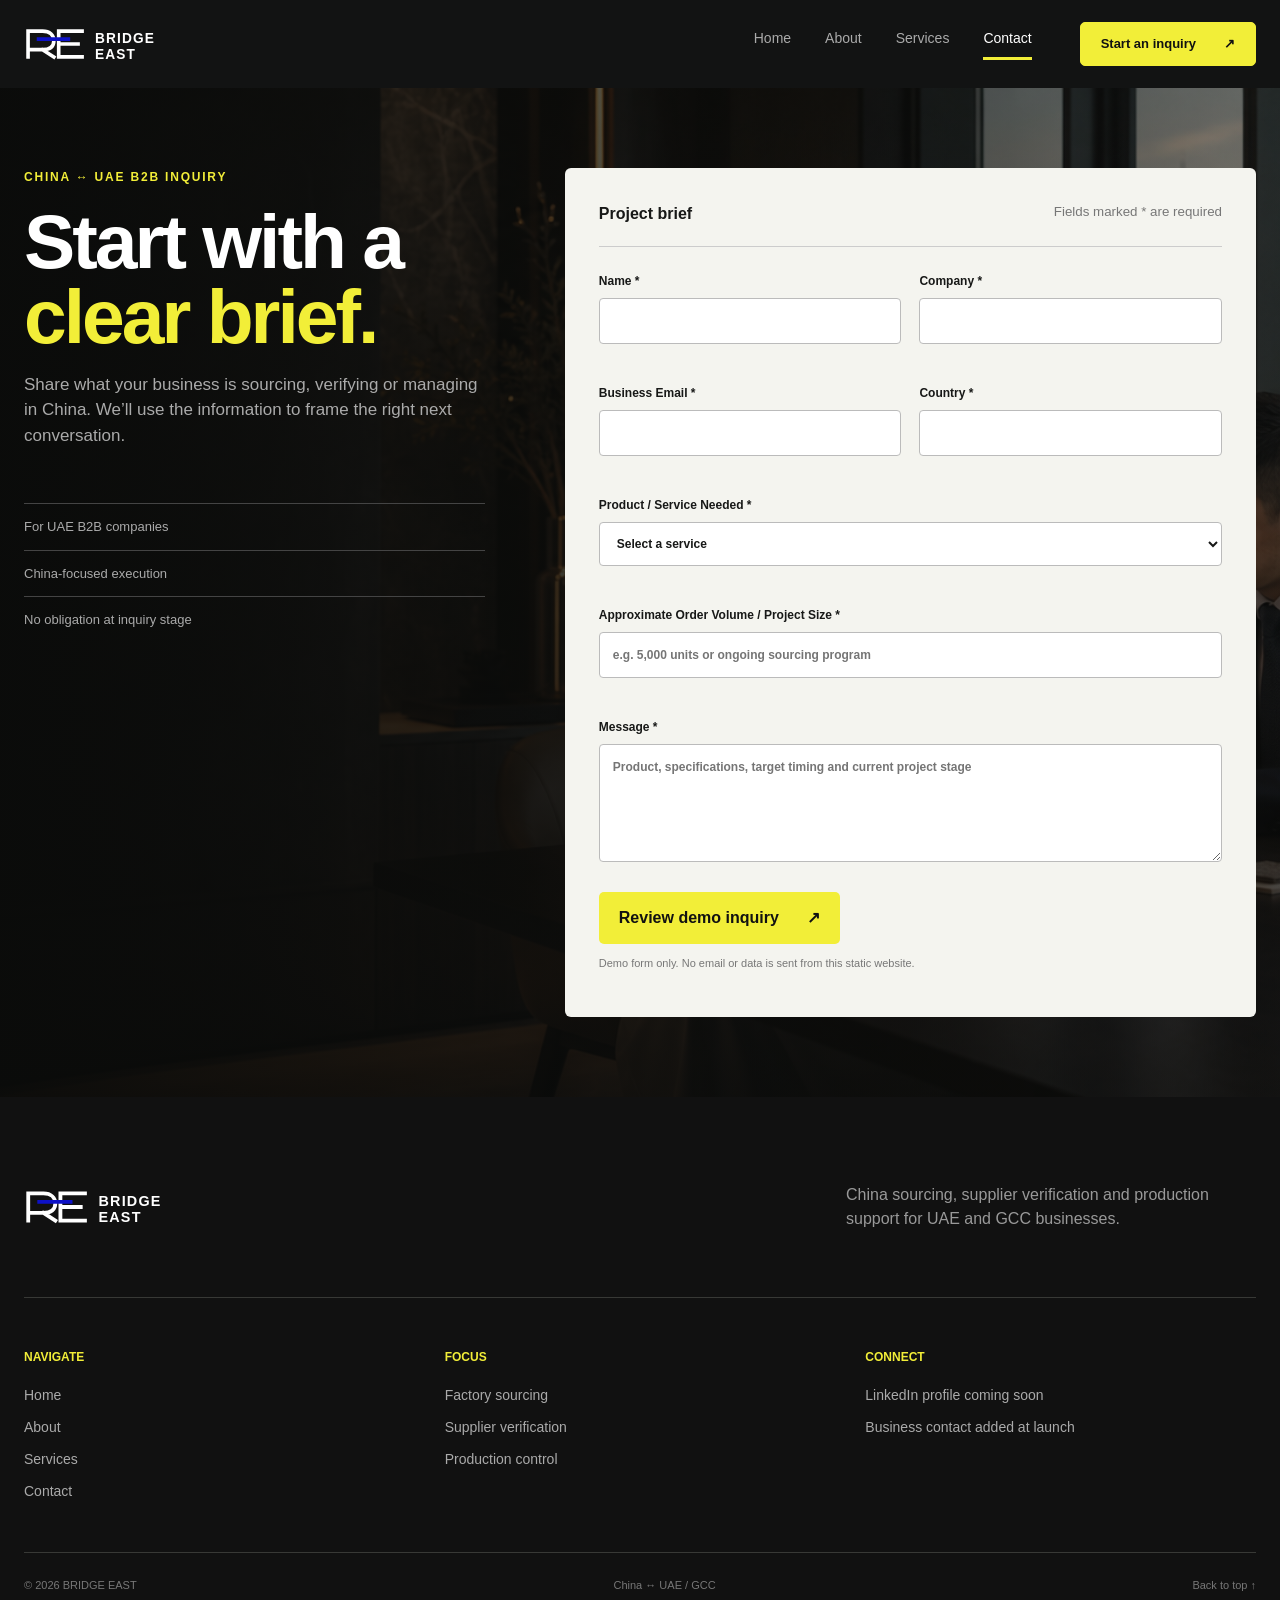
==== contact.html @ 829f275c "Publish Bridge East B2B website" ====
<!doctype html><html lang="en"><head><meta charset="utf-8"><meta name="viewport" content="width=device-width,initial-scale=1"><title>Start a China Sourcing Inquiry | Bridge East</title><meta name="description" content="Tell Bridge East about your China sourcing, supplier verification or production support requirement."><meta property="og:title" content="Contact Bridge East"><meta property="og:description" content="Start a B2B inquiry for China sourcing and supplier support."><meta property="og:type" content="website"><link rel="icon" href="assets/favicon.svg"><link rel="stylesheet" href="styles.css"></head><body><header class="header dark-header"><a class="logo" href="index.html"><img src="assets/logo.svg" alt="Bridge East"></a><nav class="nav"><a href="index.html">Home</a><a href="about.html">About</a><a href="services.html">Services</a><a class="active" href="contact.html">Contact</a></nav><a class="button button-small desktop-cta" href="contact.html">Start an inquiry <span>↗</span></a><button class="menu-toggle" aria-label="Open menu" aria-expanded="false"><span></span><span></span></button></header><main><section class="contact-hero"><img class="contact-hero-image" src="assets/contact-hero.png" alt="Emirati executive and Chinese sourcing advisor discussing a product brief in Dubai"><div class="contact-hero-shade"></div><div class="contact-copy"><p class="kicker light">China ↔ UAE B2B inquiry</p><h1>Start with a<br><em>clear brief.</em></h1><p>Share what your business is sourcing, verifying or managing in China. We’ll use the information to frame the right next conversation.</p><div class="contact-notes"><span>For UAE B2B companies</span><span>China-focused execution</span><span>No obligation at inquiry stage</span></div></div><form id="inquiry-form" novalidate><div class="form-head"><span>Project brief</span><small>Fields marked * are required</small></div><div class="form-grid"><label>Name *<input name="name" autocomplete="name" required><small class="error"></small></label><label>Company *<input name="company" autocomplete="organization" required><small class="error"></small></label><label>Business Email *<input name="email" type="email" autocomplete="email" required><small class="error"></small></label><label>Country *<input name="country" autocomplete="country-name" required><small class="error"></small></label><label class="full">Product / Service Needed *<select name="service" required><option value="">Select a service</option><option>Supplier & Factory Sourcing</option><option>Supplier Verification</option><option>Negotiation Support</option><option>Production Monitoring</option><option>Quality Inspection</option><option>Logistics Coordination</option><option>China Business Representation</option><option>Multiple services / Not sure</option></select><small class="error"></small></label><label class="full">Approximate Order Volume / Project Size *<input name="volume" placeholder="e.g. 5,000 units or ongoing sourcing program" required><small class="error"></small></label><label class="full">Message *<textarea name="message" rows="5" placeholder="Product, specifications, target timing and current project stage" required minlength="20"></textarea><small class="error"></small></label></div><button class="button submit-button" type="submit">Review demo inquiry <span>↗</span></button><p class="form-disclaimer">Demo form only. No email or data is sent from this static website.</p><div class="success" role="status" tabindex="-1"><b>Brief validated successfully.</b><p>This is the local demo success state. Connect the form to your approved CRM or email service before production launch.</p><button type="button" class="reset-form">Edit inquiry</button></div></form></section></main><footer class="footer"><div class="footer-top"><img src="assets/logo.svg" alt="Bridge East"><p>China sourcing, supplier verification and production support for UAE and GCC businesses.</p></div><div class="footer-links"><div><b>Navigate</b><a href="index.html">Home</a><a href="about.html">About</a><a href="services.html">Services</a><a href="contact.html">Contact</a></div><div><b>Focus</b><a href="services.html#sourcing">Factory sourcing</a><a href="services.html#verification">Supplier verification</a><a href="services.html#production">Production control</a></div><div><b>Connect</b><span>LinkedIn profile coming soon</span><span>Business contact added at launch</span></div></div><div class="footer-bottom"><span>© <span data-year></span> BRIDGE EAST</span><span>China ↔ UAE / GCC</span><a href="#">Back to top ↑</a></div></footer><script src="script.js"></script></body></html>
---- styles.css ----
:root{--ink:#171817;--paper:#f5f5f0;--white:#fff;--acid:#f2ee38;--muted:#9a9a94;--line:#3a3b38;--violet:#d3b9fa;--green:#cfe9c9;--max:1240px}*{box-sizing:border-box}html{scroll-behavior:smooth}body{margin:0;background:var(--paper);color:var(--ink);font-family:Arial,"Helvetica Neue",sans-serif;line-height:1.5;overflow-x:hidden}a{color:inherit;text-decoration:none}img{display:block;max-width:100%}button,input,select,textarea{font:inherit}.header{height:88px;padding:0 max(24px,calc((100vw - var(--max))/2));display:flex;align-items:center;gap:48px;background:#121313;color:#fff;position:relative;z-index:20}.logo{width:200px;color:#fff}.logo img{width:100%}.nav{display:flex;gap:34px;margin-left:auto}.nav a{font-size:14px;color:#aaa;transition:.2s}.nav a:hover,.nav a.active{color:#fff}.nav a.active:after{content:"";display:block;height:3px;background:var(--acid);margin-top:8px}.button{min-height:52px;padding:0 20px;display:inline-flex;align-items:center;justify-content:space-between;gap:28px;background:var(--acid);color:#111;border:1px solid var(--acid);border-radius:5px;font-weight:800;cursor:pointer;transition:.2s}.button:hover{background:#fff;border-color:#fff;transform:translateY(-2px)}.button-small{min-height:44px;font-size:13px}.menu-toggle{display:none;background:none;border:0;width:44px;height:44px;padding:10px}.menu-toggle span{display:block;height:2px;background:white;margin:7px 0}.hero{height:min(820px,calc(100vh - 88px));min-height:680px;position:relative;color:#fff}.hero-image,.hero-shade{position:absolute;inset:0;width:100%;height:100%;object-fit:cover}.hero-shade{background:linear-gradient(90deg,rgba(8,9,9,.96) 0%,rgba(8,9,9,.78) 37%,rgba(8,9,9,.12) 74%),linear-gradient(0deg,rgba(8,9,9,.78),transparent 50%)}.hero-content{position:relative;z-index:2;width:min(var(--max),calc(100% - 48px));margin:auto;padding-top:clamp(90px,14vh,150px)}.kicker{margin:0 0 18px;color:#6e6e68;font-size:12px;font-weight:800;text-transform:uppercase;letter-spacing:1.8px}.kicker.light{color:var(--acid)}h1,h2,h3,p{letter-spacing:0}h1{max-width:900px;margin:0;font-size:clamp(54px,6.3vw,96px);line-height:.98;letter-spacing:-3px}h1 em,h2 em{font-style:normal;color:var(--acid)}.hero-content>p:not(.kicker){max-width:610px;margin:28px 0;color:#c5c5c0;font-size:18px}.hero-actions{display:flex;align-items:center;gap:30px}.text-link{font-weight:700;border-bottom:1px solid #888;padding-bottom:5px}.text-link.light{color:white}.text-link span{margin-left:12px}.hero-proof{position:absolute;z-index:2;bottom:0;right:0;display:flex;background:rgba(20,21,20,.88);backdrop-filter:blur(10px)}.hero-proof span{padding:22px 28px;border-left:1px solid #444;font-size:12px;color:#c8c8c2}.section{padding:110px max(24px,calc((100vw - var(--max))/2))}.intro-band{display:grid;grid-template-columns:1fr 1fr;gap:80px;align-items:end}.section h2,.corridor h2,.final-cta h2{font-size:clamp(40px,5vw,68px);line-height:1.02;margin:0;letter-spacing:-2px}.lead-copy{max-width:560px}.lead-copy p,.editorial p,.section-note{font-size:18px;color:#62635f}.dark-section{background:var(--ink);color:white}.section-head{display:flex;justify-content:space-between;align-items:end;gap:30px;margin-bottom:56px}.service-grid{display:grid;grid-template-columns:repeat(3,1fr);gap:14px}.service-card{min-height:390px;padding:28px;display:flex;flex-direction:column;border:1px solid var(--line);border-radius:6px;background:#20211f;transition:.25s}.service-card.accent{background:var(--violet);color:#151515}.service-card:hover{transform:translateY(-6px);border-color:#777}.service-card>span{font-size:13px}.service-card h3{margin:auto 0 18px;font-size:30px;line-height:1.15}.service-card p{color:#aaa}.service-card.accent p{color:#3b3345}.service-card b{margin-top:24px;font-size:13px}.reason-section{display:grid;grid-template-columns:1fr 1.1fr;gap:100px}.reason-title{position:sticky;top:40px;align-self:start}.reason-list article{display:grid;grid-template-columns:50px 1fr;gap:20px;padding:32px 0;border-top:1px solid #ccc}.reason-list h3{font-size:24px;margin:0 0 8px}.reason-list p{margin:0;color:#666}.reason-list span{font-size:12px;color:#777}.process{background:#e9e9e3}.section-note{max-width:380px}.process-grid{list-style:none;margin:0;padding:0;display:grid;grid-template-columns:repeat(4,1fr);border-top:1px solid #b8b8b3}.process-grid li{padding:30px 28px 10px 0;border-right:1px solid #b8b8b3;min-height:270px}.process-grid li+li{padding-left:28px}.process-grid b{color:#888}.process-grid h3{font-size:25px;margin:70px 0 10px}.process-grid p{color:#666;font-size:14px}.corridor{min-height:580px;padding:100px max(24px,calc((100vw - var(--max))/2));display:grid;grid-template-columns:1.2fr .8fr;align-items:end;gap:80px;background:#111;color:#fff;position:relative;overflow:hidden}.corridor:after{content:"";position:absolute;width:55vw;height:55vw;border:1px solid #4a4a47;border-radius:50%;right:-20vw;top:-22vw;box-shadow:0 0 0 9vw #111,0 0 0 calc(9vw + 1px) #333,0 0 0 18vw #111,0 0 0 calc(18vw + 1px) #292a28}.corridor>div{position:relative;z-index:2}.corridor p:not(.kicker){color:#aaa;font-size:18px}.route{display:flex;align-items:center;gap:15px;margin-top:50px;font-size:12px;font-weight:800}.route i{height:2px;background:var(--acid);flex:1;position:relative}.route i:after{content:"";position:absolute;right:0;top:-4px;width:10px;height:10px;border-radius:50%;background:var(--acid)}.quality{display:grid;grid-template-columns:1fr 1fr;gap:14px;background:#111}.quality-panel{background:var(--violet);padding:48px;border-radius:6px;color:#171817}.quality-panel .kicker{color:#564773}.quality-panel p{max-width:520px}.button-light{background:#171817;border-color:#171817;color:#fff;margin-top:20px}.quality-grid{display:grid;grid-template-columns:1fr 1fr;gap:14px}.quality-grid article{background:#222321;color:#fff;padding:28px;border:1px solid #373835;border-radius:6px}.quality-grid span{font-size:12px;color:var(--acid)}.quality-grid h3{margin-top:70px}.quality-grid p{color:#999;font-size:14px}.trust{text-align:center;max-width:1000px;margin:auto}.trust>p:last-child{max-width:740px;margin:28px auto 0;color:#666;font-size:18px}.final-cta{padding:100px max(24px,calc((100vw - var(--max))/2));background:var(--ink);color:white}.final-cta .button{margin-top:38px}.footer{padding:70px max(24px,calc((100vw - var(--max))/2)) 25px;background:#111;color:#fff}.footer-top{display:flex;justify-content:space-between;padding-bottom:50px;border-bottom:1px solid #383936}.footer-top img{width:210px}.footer-top p{max-width:410px;color:#999}.footer-links{display:grid;grid-template-columns:repeat(3,1fr);gap:30px;padding:50px 0}.footer-links>div{display:flex;flex-direction:column;gap:11px}.footer-links b{font-size:12px;color:var(--acid);text-transform:uppercase;margin-bottom:8px}.footer-links a,.footer-links span{color:#aaa;font-size:14px}.footer-links a:hover{color:white}.footer-bottom{display:flex;justify-content:space-between;border-top:1px solid #383936;padding-top:24px;color:#777;font-size:11px}.page-hero{padding:120px max(24px,calc((100vw - var(--max))/2));background:#171817;color:white}.page-hero>p:last-child{font-size:19px;color:#aaa;max-width:620px;margin-top:30px}.editorial{display:grid;grid-template-columns:.8fr 1.2fr;gap:100px}.editorial .big-copy{font-size:28px;color:#171817;line-height:1.35}.value-grid{display:grid;grid-template-columns:repeat(4,1fr);gap:14px}.value-grid article{border-top:1px solid #555;padding-top:24px}.value-grid b{color:var(--acid);font-size:12px}.value-grid h3{font-size:23px;margin-top:70px}.value-grid p{color:#999;font-size:14px}.work-split{display:grid;grid-template-columns:1fr 1fr;gap:80px}.stack-list{display:flex;flex-direction:column}.stack-list span{padding:20px 0;border-top:1px solid #c6c6c0;font-weight:700}.service-list{padding-top:40px}.service-list article{scroll-margin-top:20px;display:grid;grid-template-columns:70px 1fr 1fr;gap:30px;padding:65px 0;border-bottom:1px solid #c7c7c2}.service-list article>span{font-size:12px;color:#777}.service-list h2{font-size:38px}.service-list article>div:last-child>p:first-child{font-size:17px;color:#555;margin-top:0}.benefit{padding:18px;border-left:3px solid var(--acid);background:#e9e9e3;font-size:14px}.benefit b{display:block;margin-bottom:5px}.contact-hero{min-height:calc(100vh - 88px);padding:80px max(24px,calc((100vw - var(--max))/2));background:#171817;color:#fff;display:grid;grid-template-columns:.8fr 1.2fr;gap:80px}.contact-hero h1{font-size:clamp(52px,6vw,82px)}.contact-hero>div>p:not(.kicker){max-width:470px;color:#aaa;font-size:17px}.contact-notes{display:flex;flex-direction:column;margin-top:55px}.contact-notes span{border-top:1px solid #444;padding:13px 0;color:#aaa;font-size:13px}form{background:#f4f4ef;color:#171817;padding:34px;border-radius:6px}.form-head{display:flex;justify-content:space-between;border-bottom:1px solid #ccc;padding-bottom:20px;margin-bottom:25px;font-weight:800}.form-head small{font-weight:400;color:#777}.form-grid{display:grid;grid-template-columns:1fr 1fr;gap:18px}.form-grid label{font-size:12px;font-weight:700}.form-grid .full{grid-column:1/-1}.form-grid input,.form-grid select,.form-grid textarea{display:block;width:100%;margin-top:8px;border:1px solid #bbb;background:#fff;border-radius:4px;padding:13px;color:#171817;outline:none}.form-grid textarea{resize:vertical}.form-grid input:focus,.form-grid select:focus,.form-grid textarea:focus{border-color:#171817;box-shadow:0 0 0 3px rgba(242,238,56,.6)}.form-grid [aria-invalid=true]{border-color:#b62e28}.error{display:block;min-height:18px;color:#b62e28;margin-top:4px;font-weight:500}.submit-button{border:0;margin-top:8px}.form-disclaimer{color:#777;font-size:11px}.success{display:none;background:var(--green);padding:24px;border-radius:4px;margin-top:20px}.success.show{display:block}.success b{font-size:20px}.success p{font-size:13px}.reset-form{border:0;background:transparent;text-decoration:underline;cursor:pointer;padding:0;font-weight:700}:focus-visible{outline:3px solid var(--acid);outline-offset:4px}
.header .logo img,.footer img{filter:invert(1)}
@media(max-width:900px){.header{padding:0 20px}.nav{display:none;position:absolute;top:88px;left:0;right:0;background:#171817;padding:25px 20px;flex-direction:column;gap:20px}.nav.open{display:flex}.desktop-cta{display:none}.menu-toggle{display:block;margin-left:auto}.hero{min-height:720px}.hero-content{padding-top:90px}.hero-proof{left:0;right:0;overflow:auto}.intro-band,.reason-section,.corridor,.editorial,.work-split,.contact-hero{grid-template-columns:1fr}.service-grid{grid-template-columns:1fr}.service-card{min-height:280px}.process-grid,.value-grid{grid-template-columns:1fr 1fr}.quality{grid-template-columns:1fr}.reason-title{position:static}.service-list article{grid-template-columns:50px 1fr}.service-list article>div:last-child{grid-column:2}.contact-hero{gap:40px}.footer-links{grid-template-columns:repeat(2,1fr)}}
@media(max-width:560px){.header{height:76px}.logo{width:165px}.nav{top:76px}h1{font-size:48px;letter-spacing:-1.5px}.hero{height:760px}.hero-content{width:calc(100% - 32px);padding-top:70px}.hero-shade{background:linear-gradient(180deg,rgba(8,9,9,.92),rgba(8,9,9,.55) 70%,rgba(8,9,9,.9))}.hero-actions{align-items:flex-start;flex-direction:column}.hero-proof span{min-width:170px;padding:18px}.section{padding:72px 16px}.section h2,.corridor h2,.final-cta h2{font-size:39px;letter-spacing:-1px}.intro-band,.reason-section,.editorial,.work-split{gap:42px}.section-head{align-items:flex-start;flex-direction:column}.process-grid,.value-grid,.quality-grid{grid-template-columns:1fr}.process-grid li,.process-grid li+li{padding:24px 0;border-right:0;border-bottom:1px solid #bbb;min-height:auto}.process-grid h3{margin-top:35px}.corridor{padding:72px 16px;grid-template-columns:1fr;gap:50px}.quality-panel{padding:28px}.footer{padding:55px 16px 20px}.footer-top{flex-direction:column;gap:25px}.footer-links{grid-template-columns:1fr}.footer-bottom{flex-direction:column;gap:8px}.page-hero{padding:80px 16px}.service-list article{grid-template-columns:35px 1fr;padding:45px 0}.service-list h2{font-size:29px}.contact-hero{padding:60px 16px;grid-template-columns:1fr}.form-grid{grid-template-columns:1fr}.form-grid .full{grid-column:auto}form{padding:22px 16px}.form-head{flex-direction:column;gap:5px}}
@media(prefers-reduced-motion:reduce){*{scroll-behavior:auto!important;transition:none!important}}
.visual-page-hero{height:620px;position:relative;display:flex;align-items:center;overflow:hidden;padding-top:70px;padding-bottom:70px}.visual-page-hero>img,.page-hero-shade{position:absolute;inset:0;width:100%;height:100%;object-fit:cover}.page-hero-shade{background:linear-gradient(90deg,rgba(8,9,9,.96),rgba(8,9,9,.75) 43%,rgba(8,9,9,.08) 76%),linear-gradient(0deg,rgba(8,9,9,.5),transparent)}.page-hero-copy{position:relative;z-index:2;width:min(var(--max),100%);margin:0 auto}.page-hero-copy>p:last-child{font-size:19px;color:#aaa;max-width:620px;margin-top:30px}.page-hero-copy h1{font-size:clamp(52px,5.7vw,84px);max-width:820px}.contact-hero{position:relative;overflow:hidden}.contact-hero-image,.contact-hero-shade{position:absolute;inset:0;width:100%;height:100%;object-fit:cover}.contact-hero-shade{background:linear-gradient(90deg,rgba(10,11,10,.94),rgba(10,11,10,.72) 45%,rgba(10,11,10,.38)),linear-gradient(0deg,rgba(10,11,10,.6),transparent)}.contact-copy,.contact-hero form{position:relative;z-index:2}@media(max-width:560px){.visual-page-hero{height:590px;padding:60px 16px;align-items:flex-end}.page-hero-copy{width:100%}.page-hero-shade{background:linear-gradient(180deg,rgba(8,9,9,.18),rgba(8,9,9,.94) 75%)}.contact-hero-shade{background:linear-gradient(180deg,rgba(10,11,10,.58),rgba(10,11,10,.94) 45%)}.contact-copy{padding-top:190px}}
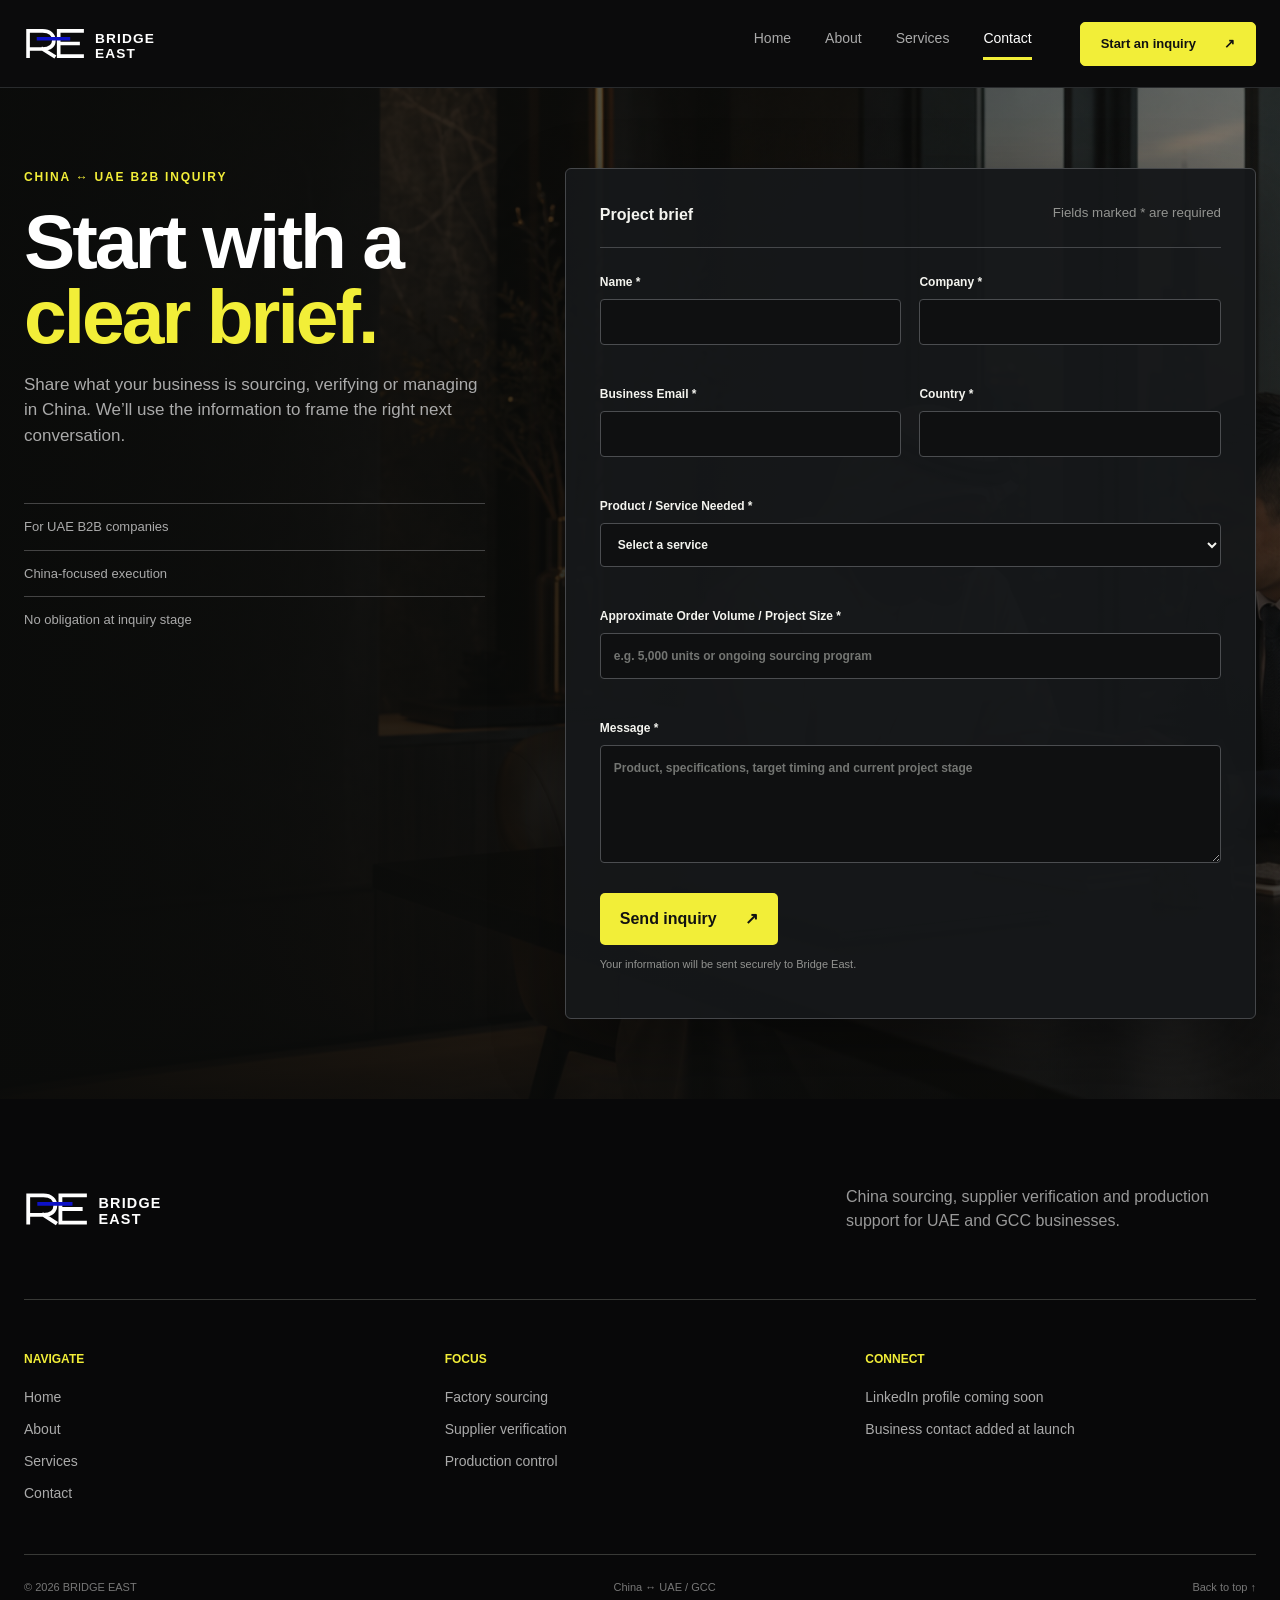
==== commit 60c4909a: "Fix Bridge East contact form submission" ====
--- a/contact.html
+++ b/contact.html
@@ -1 +1 @@
-<!doctype html><html lang="en"><head><meta charset="utf-8"><meta name="viewport" content="width=device-width,initial-scale=1"><title>Start a China Sourcing Inquiry | Bridge East</title><meta name="description" content="Tell Bridge East about your China sourcing, supplier verification or production support requirement."><meta property="og:title" content="Contact Bridge East"><meta property="og:description" content="Start a B2B inquiry for China sourcing and supplier support."><meta property="og:type" content="website"><link rel="icon" href="assets/favicon.svg"><link rel="stylesheet" href="styles.css"></head><body><header class="header dark-header"><a class="logo" href="index.html"><img src="assets/logo.svg" alt="Bridge East"></a><nav class="nav"><a href="index.html">Home</a><a href="about.html">About</a><a href="services.html">Services</a><a class="active" href="contact.html">Contact</a></nav><a class="button button-small desktop-cta" href="contact.html">Start an inquiry <span>↗</span></a><button class="menu-toggle" aria-label="Open menu" aria-expanded="false"><span></span><span></span></button></header><main><section class="contact-hero"><img class="contact-hero-image" src="assets/contact-hero.png" alt="Emirati executive and Chinese sourcing advisor discussing a product brief in Dubai"><div class="contact-hero-shade"></div><div class="contact-copy"><p class="kicker light">China ↔ UAE B2B inquiry</p><h1>Start with a<br><em>clear brief.</em></h1><p>Share what your business is sourcing, verifying or managing in China. We’ll use the information to frame the right next conversation.</p><div class="contact-notes"><span>For UAE B2B companies</span><span>China-focused execution</span><span>No obligation at inquiry stage</span></div></div><form id="inquiry-form" novalidate><div class="form-head"><span>Project brief</span><small>Fields marked * are required</small></div><div class="form-grid"><label>Name *<input name="name" autocomplete="name" required><small class="error"></small></label><label>Company *<input name="company" autocomplete="organization" required><small class="error"></small></label><label>Business Email *<input name="email" type="email" autocomplete="email" required><small class="error"></small></label><label>Country *<input name="country" autocomplete="country-name" required><small class="error"></small></label><label class="full">Product / Service Needed *<select name="service" required><option value="">Select a service</option><option>Supplier & Factory Sourcing</option><option>Supplier Verification</option><option>Negotiation Support</option><option>Production Monitoring</option><option>Quality Inspection</option><option>Logistics Coordination</option><option>China Business Representation</option><option>Multiple services / Not sure</option></select><small class="error"></small></label><label class="full">Approximate Order Volume / Project Size *<input name="volume" placeholder="e.g. 5,000 units or ongoing sourcing program" required><small class="error"></small></label><label class="full">Message *<textarea name="message" rows="5" placeholder="Product, specifications, target timing and current project stage" required minlength="20"></textarea><small class="error"></small></label></div><button class="button submit-button" type="submit">Review demo inquiry <span>↗</span></button><p class="form-disclaimer">Demo form only. No email or data is sent from this static website.</p><div class="success" role="status" tabindex="-1"><b>Brief validated successfully.</b><p>This is the local demo success state. Connect the form to your approved CRM or email service before production launch.</p><button type="button" class="reset-form">Edit inquiry</button></div></form></section></main><footer class="footer"><div class="footer-top"><img src="assets/logo.svg" alt="Bridge East"><p>China sourcing, supplier verification and production support for UAE and GCC businesses.</p></div><div class="footer-links"><div><b>Navigate</b><a href="index.html">Home</a><a href="about.html">About</a><a href="services.html">Services</a><a href="contact.html">Contact</a></div><div><b>Focus</b><a href="services.html#sourcing">Factory sourcing</a><a href="services.html#verification">Supplier verification</a><a href="services.html#production">Production control</a></div><div><b>Connect</b><span>LinkedIn profile coming soon</span><span>Business contact added at launch</span></div></div><div class="footer-bottom"><span>© <span data-year></span> BRIDGE EAST</span><span>China ↔ UAE / GCC</span><a href="#">Back to top ↑</a></div></footer><script src="script.js"></script></body></html>
+<!doctype html><html lang="en"><head><meta charset="utf-8"><meta name="viewport" content="width=device-width,initial-scale=1"><title>Start a China Sourcing Inquiry | Bridge East</title><meta name="description" content="Tell Bridge East about your China sourcing, supplier verification or production support requirement."><meta property="og:title" content="Contact Bridge East"><meta property="og:description" content="Start a B2B inquiry for China sourcing and supplier support."><meta property="og:type" content="website"><link rel="icon" href="assets/favicon.svg"><link rel="stylesheet" href="styles.css"></head><body><header class="header dark-header"><a class="logo" href="index.html"><img src="assets/logo.svg" alt="Bridge East"></a><nav class="nav"><a href="index.html">Home</a><a href="about.html">About</a><a href="services.html">Services</a><a class="active" href="contact.html">Contact</a></nav><a class="button button-small desktop-cta" href="contact.html">Start an inquiry <span>↗</span></a><button class="menu-toggle" aria-label="Open menu" aria-expanded="false"><span></span><span></span></button></header><main><section class="contact-hero"><img class="contact-hero-image" src="assets/contact-hero.png" alt="Emirati executive and Chinese sourcing advisor discussing a product brief in Dubai"><div class="contact-hero-shade"></div><div class="contact-copy"><p class="kicker light">China ↔ UAE B2B inquiry</p><h1>Start with a<br><em>clear brief.</em></h1><p>Share what your business is sourcing, verifying or managing in China. We’ll use the information to frame the right next conversation.</p><div class="contact-notes"><span>For UAE B2B companies</span><span>China-focused execution</span><span>No obligation at inquiry stage</span></div></div><form id="inquiry-form" action="https://formspree.io/f/mqpzglag" method="POST" novalidate><div class="form-head"><span>Project brief</span><small>Fields marked * are required</small></div><div class="form-grid"><label>Name *<input name="name" autocomplete="name" required><small class="error"></small></label><label>Company *<input name="company" autocomplete="organization" required><small class="error"></small></label><label>Business Email *<input name="email" type="email" autocomplete="email" required><small class="error"></small></label><label>Country *<input name="country" autocomplete="country-name" required><small class="error"></small></label><label class="full">Product / Service Needed *<select name="service" required><option value="">Select a service</option><option>Supplier & Factory Sourcing</option><option>Supplier Verification</option><option>Negotiation Support</option><option>Production Monitoring</option><option>Quality Inspection</option><option>Logistics Coordination</option><option>China Business Representation</option><option>Multiple services / Not sure</option></select><small class="error"></small></label><label class="full">Approximate Order Volume / Project Size *<input name="volume" placeholder="e.g. 5,000 units or ongoing sourcing program" required><small class="error"></small></label><label class="full">Message *<textarea name="message" rows="5" placeholder="Product, specifications, target timing and current project stage" required minlength="20"></textarea><small class="error"></small></label></div><button class="button submit-button" type="submit">Send inquiry <span>↗</span></button><p class="form-disclaimer">Your information will be sent securely to Bridge East.</p><div class="form-error" role="alert" tabindex="-1" hidden><b>We could not send your inquiry.</b><p>Please try again. Your information has not been cleared.</p></div><div class="success" role="status" tabindex="-1"><b>Inquiry sent successfully.</b><p>Thank you. Bridge East has received your project brief and will review it shortly.</p><button type="button" class="reset-form">Send another inquiry</button></div></form></section></main><footer class="footer"><div class="footer-top"><img src="assets/logo.svg" alt="Bridge East"><p>China sourcing, supplier verification and production support for UAE and GCC businesses.</p></div><div class="footer-links"><div><b>Navigate</b><a href="index.html">Home</a><a href="about.html">About</a><a href="services.html">Services</a><a href="contact.html">Contact</a></div><div><b>Focus</b><a href="services.html#sourcing">Factory sourcing</a><a href="services.html#verification">Supplier verification</a><a href="services.html#production">Production control</a></div><div><b>Connect</b><span>LinkedIn profile coming soon</span><span>Business contact added at launch</span></div></div><div class="footer-bottom"><span>© <span data-year></span> BRIDGE EAST</span><span>China ↔ UAE / GCC</span><a href="#">Back to top ↑</a></div></footer><script src="script.js"></script></body></html>
--- a/styles.css
+++ b/styles.css
@@ -4,3 +4,51 @@
 @media(max-width:560px){.header{height:76px}.logo{width:165px}.nav{top:76px}h1{font-size:48px;letter-spacing:-1.5px}.hero{height:760px}.hero-content{width:calc(100% - 32px);padding-top:70px}.hero-shade{background:linear-gradient(180deg,rgba(8,9,9,.92),rgba(8,9,9,.55) 70%,rgba(8,9,9,.9))}.hero-actions{align-items:flex-start;flex-direction:column}.hero-proof span{min-width:170px;padding:18px}.section{padding:72px 16px}.section h2,.corridor h2,.final-cta h2{font-size:39px;letter-spacing:-1px}.intro-band,.reason-section,.editorial,.work-split{gap:42px}.section-head{align-items:flex-start;flex-direction:column}.process-grid,.value-grid,.quality-grid{grid-template-columns:1fr}.process-grid li,.process-grid li+li{padding:24px 0;border-right:0;border-bottom:1px solid #bbb;min-height:auto}.process-grid h3{margin-top:35px}.corridor{padding:72px 16px;grid-template-columns:1fr;gap:50px}.quality-panel{padding:28px}.footer{padding:55px 16px 20px}.footer-top{flex-direction:column;gap:25px}.footer-links{grid-template-columns:1fr}.footer-bottom{flex-direction:column;gap:8px}.page-hero{padding:80px 16px}.service-list article{grid-template-columns:35px 1fr;padding:45px 0}.service-list h2{font-size:29px}.contact-hero{padding:60px 16px;grid-template-columns:1fr}.form-grid{grid-template-columns:1fr}.form-grid .full{grid-column:auto}form{padding:22px 16px}.form-head{flex-direction:column;gap:5px}}
 @media(prefers-reduced-motion:reduce){*{scroll-behavior:auto!important;transition:none!important}}
 .visual-page-hero{height:620px;position:relative;display:flex;align-items:center;overflow:hidden;padding-top:70px;padding-bottom:70px}.visual-page-hero>img,.page-hero-shade{position:absolute;inset:0;width:100%;height:100%;object-fit:cover}.page-hero-shade{background:linear-gradient(90deg,rgba(8,9,9,.96),rgba(8,9,9,.75) 43%,rgba(8,9,9,.08) 76%),linear-gradient(0deg,rgba(8,9,9,.5),transparent)}.page-hero-copy{position:relative;z-index:2;width:min(var(--max),100%);margin:0 auto}.page-hero-copy>p:last-child{font-size:19px;color:#aaa;max-width:620px;margin-top:30px}.page-hero-copy h1{font-size:clamp(52px,5.7vw,84px);max-width:820px}.contact-hero{position:relative;overflow:hidden}.contact-hero-image,.contact-hero-shade{position:absolute;inset:0;width:100%;height:100%;object-fit:cover}.contact-hero-shade{background:linear-gradient(90deg,rgba(10,11,10,.94),rgba(10,11,10,.72) 45%,rgba(10,11,10,.38)),linear-gradient(0deg,rgba(10,11,10,.6),transparent)}.contact-copy,.contact-hero form{position:relative;z-index:2}@media(max-width:560px){.visual-page-hero{height:590px;padding:60px 16px;align-items:flex-end}.page-hero-copy{width:100%}.page-hero-shade{background:linear-gradient(180deg,rgba(8,9,9,.18),rgba(8,9,9,.94) 75%)}.contact-hero-shade{background:linear-gradient(180deg,rgba(10,11,10,.58),rgba(10,11,10,.94) 45%)}.contact-copy{padding-top:190px}}
+
+/* Dark industrial surface system */
+:root{--ink:#0b0b0c;--paper:#0b0b0c;--graphite:#151719;--steel:#202225;--burgundy:#21121c;--magenta:#a52a72;--text:#f4f4ef;--text-muted:#a6a7a4;--line:#36383b;--violet:#21121c;--green:#172b22}
+body{background:var(--ink);color:var(--text)}
+.header{background:#0b0b0c;border-bottom:1px solid #292b2d}
+.button:hover{background:#18191a;border-color:var(--acid);color:var(--acid);box-shadow:0 0 0 1px var(--acid)}
+.text-link{border-color:#5b5d5f}.text-link:hover{color:var(--acid);border-color:var(--acid)}
+.intro-band{background:var(--graphite);color:var(--text);position:relative}
+.intro-band:before{content:"";position:absolute;left:max(24px,calc((100vw - var(--max))/2));top:0;width:74px;height:3px;background:var(--acid)}
+.lead-copy p,.section-note{color:var(--text-muted)}
+.dark-section{background:#0b0b0c}
+.service-card{background:var(--steel);border-color:#383a3d}
+.service-card.accent{background:linear-gradient(145deg,#2b1726,#1d1119);color:var(--text);border-color:#64304f;box-shadow:inset 3px 0 0 var(--magenta)}
+.service-card.accent p{color:#c9b7c2}.service-card.accent>span,.service-card.accent b{color:var(--acid)}
+.service-card:hover{border-color:#8d3c6b;box-shadow:0 14px 30px rgba(0,0,0,.22)}
+.reason-section{background:linear-gradient(115deg,#21121c 0%,#181217 48%,#151719 100%);color:var(--text)}
+.reason-section .kicker{color:#dc6ca9}.reason-list article{border-color:#513446}.reason-list article:first-child{border-top-color:var(--acid)}
+.reason-list h3{color:var(--text)}.reason-list p{color:#b9adb4}.reason-list span{color:#d65a9d}
+.process{background:var(--steel);color:var(--text)}
+.process .kicker,.process-grid b{color:var(--acid)}.process-grid{border-color:#515356}.process-grid li{border-color:#515356}.process-grid p{color:var(--text-muted)}
+.quality-panel{background:linear-gradient(145deg,#2c1727,#21121c);color:var(--text);border:1px solid #65324f;box-shadow:inset 3px 0 0 var(--magenta)}
+.quality-panel .kicker{color:#e374b0}.quality-panel p{color:#c9b8c2}
+.button-light{background:var(--acid);border-color:var(--acid);color:#111}
+.quality-grid article{background:var(--steel)}
+.trust{max-width:none;margin:0;background:#151719;color:var(--text);border-top:1px solid #292b2d;border-bottom:1px solid #292b2d}
+.trust .kicker{color:var(--acid)}.trust>p:last-child{color:var(--text-muted)}
+.final-cta{background:linear-gradient(110deg,#0b0b0c 0%,#151014 68%,#281421 100%);border-top:1px solid #422238}
+.footer{background:#080809}
+.editorial{background:linear-gradient(120deg,#21121c 0%,#171317 48%,#151719 100%);color:var(--text);position:relative}
+.editorial:before{content:"";position:absolute;left:max(24px,calc((100vw - var(--max))/2));top:0;width:74px;height:3px;background:var(--magenta)}
+.editorial .kicker{color:#e374b0}.editorial .big-copy{color:var(--text)}.editorial p{color:#b9adb4}
+.value-grid article{border-color:#494b4e}
+.work-split{background:var(--steel);color:var(--text)}
+.work-split .kicker{color:var(--acid)}.stack-list span{border-color:#505255}.stack-list span:hover{color:var(--acid);border-color:var(--acid)}
+.service-list{background:var(--graphite);color:var(--text)}
+.service-list article{border-color:#3b3d40}.service-list article:nth-child(even){margin-left:-24px;margin-right:-24px;padding-left:24px;padding-right:24px;background:linear-gradient(90deg,rgba(165,42,114,.12),rgba(33,18,28,.62),transparent 84%)}
+.service-list article>span{color:#ce5797}.service-list article>div:last-child>p:first-child{color:var(--text-muted)}
+.benefit{background:#202225;color:#cfd0cc;border-left-color:var(--acid);border-top:1px solid #36383b;border-bottom:1px solid #36383b}
+.contact-hero form{background:rgba(21,23,25,.96);color:var(--text);border:1px solid #45474a;box-shadow:0 28px 70px rgba(0,0,0,.38)}
+.form-head{border-color:#45474a}.form-head small,.form-disclaimer{color:#929390}
+.form-grid input,.form-grid select,.form-grid textarea{background:#0f1011;color:var(--text);border-color:#4b4d50;color-scheme:dark}
+.form-grid input::placeholder,.form-grid textarea::placeholder{color:#737572}
+.form-grid input:focus,.form-grid select:focus,.form-grid textarea:focus{border-color:var(--acid);box-shadow:0 0 0 2px rgba(242,238,56,.22)}
+.success{background:#172b22;color:#e7f2eb;border:1px solid #37634c}
+.reset-form{color:var(--acid)}
+.submit-button:disabled{cursor:wait;opacity:.7;transform:none}.submit-button.is-submitting{pointer-events:none}.form-error{background:#351b1b;color:#f7dddd;border:1px solid #8b4545;padding:24px;border-radius:4px;margin-top:20px}.form-error[hidden]{display:none}.form-error b{font-size:20px}.form-error p{font-size:13px;margin-bottom:0}
+@media(max-width:900px){.service-list article:nth-child(even){margin-left:-16px;margin-right:-16px;padding-left:16px;padding-right:16px}}
+@media(max-width:560px){.intro-band:before,.editorial:before{left:16px}.process-grid li,.process-grid li+li{border-color:#515356}.service-list article:nth-child(even){margin-left:-16px;margin-right:-16px}.contact-hero form{background:rgba(21,23,25,.98)}}
